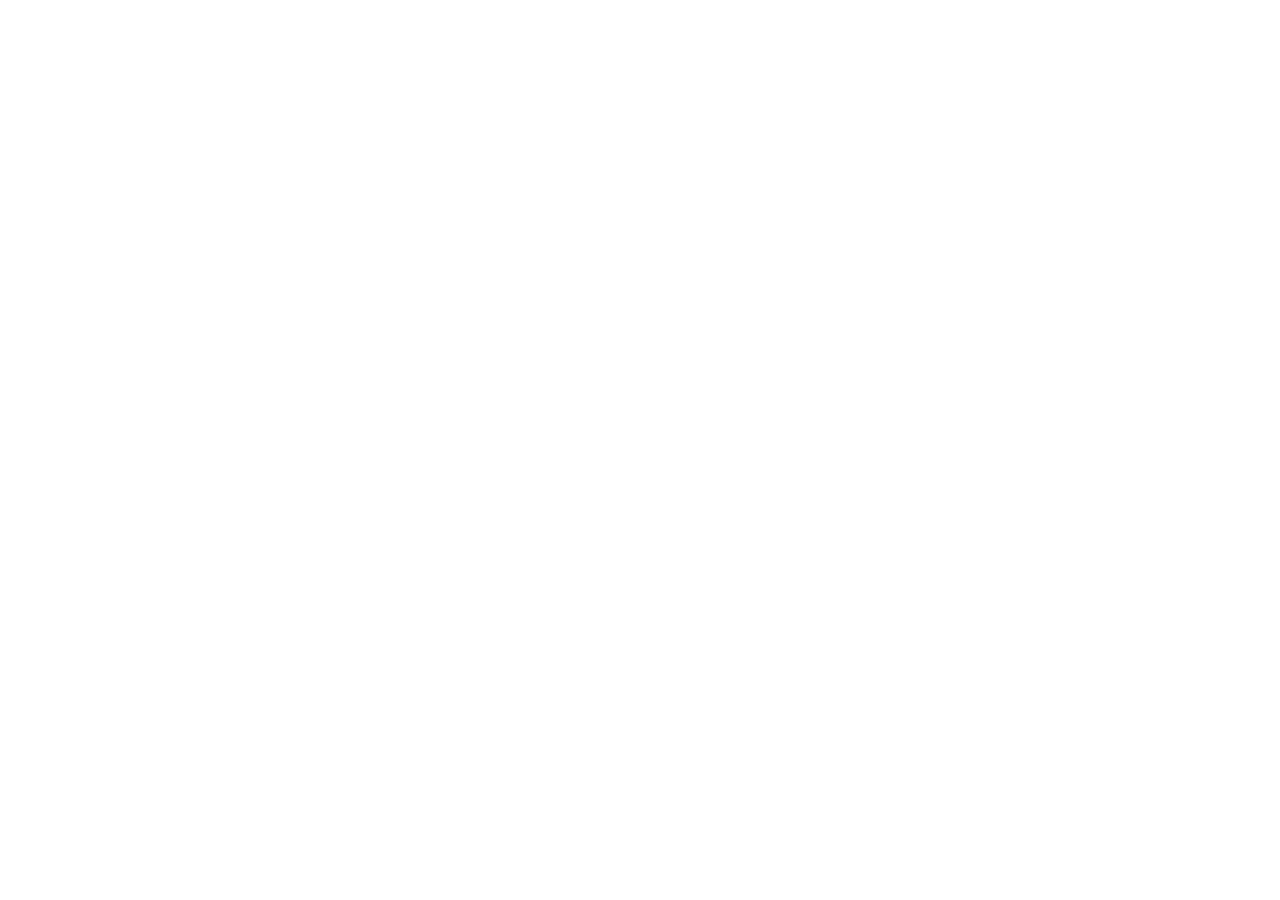
==== index.html @ 65c1f285 "Test qr code" ====
<!DOCTYPE html>
<html lang="en">
<head>
    <meta charset="UTF-8">
    <meta name="viewport" content="width=device-width, initial-scale=1.0">
    <title>Marker Based</title>
</head>
<script src="https://aframe.io/releases/1.3.0/aframe.min.js"></script>
<script src="https://raw.githack.com/AR-js-org/AR.js/master/aframe/build/aframe-ar.js"></script>
<body style="margin : 0px; overflow: hidden;">
  <a-scene embedded arjs>
    <a-marker type="pattern" url="./qr.patt">
      <a-sphere position="0 0.5 0" radius="0.2" color="blue"></a-sphere>
    </a-marker>
    <a-entity camera></a-entity>
  </a-scene>
</body>
</html>
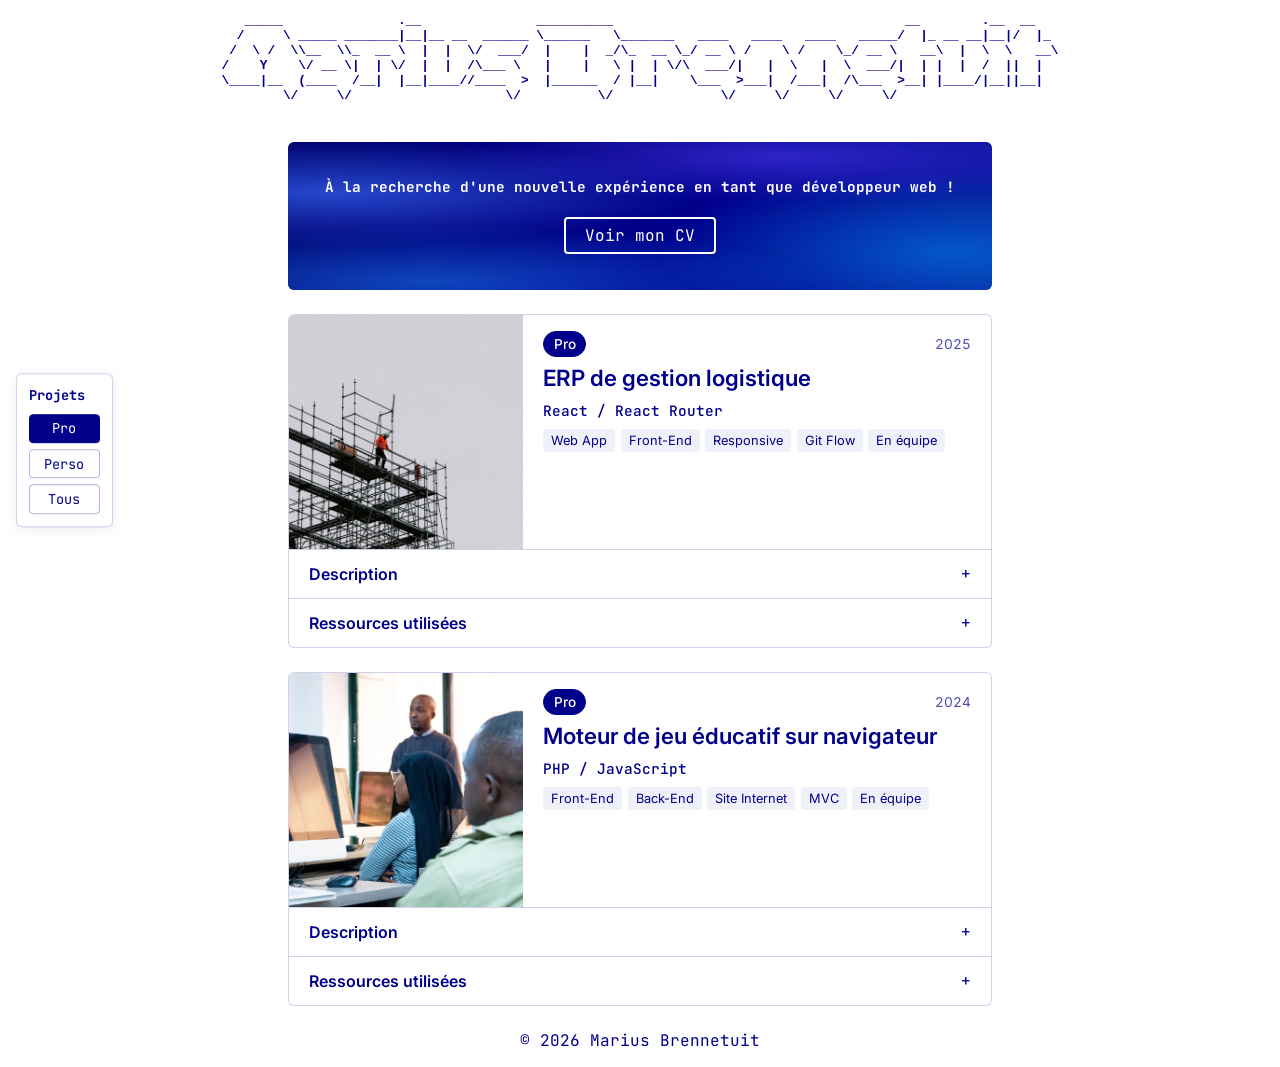
==== commit bd5d06c6: "upload portfolio v2" ====
--- a/index.html
+++ b/index.html
@@ -1,18 +1,55 @@
-<!DOCTYPE html>
-<html lang="en">
-<head>
-    <meta charset="UTF-8">
-    <meta name="viewport" content="width=device-width, initial-scale=1.0">
-    <title>Marker Based</title>
-</head>
-<script src="https://aframe.io/releases/1.3.0/aframe.min.js"></script>
-<script src="https://raw.githack.com/AR-js-org/AR.js/master/aframe/build/aframe-ar.js"></script>
-<body style="margin : 0px; overflow: hidden;">
-  <a-scene embedded arjs>
-    <a-marker type="pattern" url="./qr.patt">
-      <a-sphere position="0 0.5 0" radius="0.2" color="blue"></a-sphere>
-    </a-marker>
-    <a-entity camera></a-entity>
-  </a-scene>
-</body>
+<!DOCTYPE html>
+<html lang="fr">
+  <head>
+    <meta charset="UTF-8">
+    <meta name="viewport" content="width=device-width, initial-scale=1.0">
+    <title>Marius Brennetuit - Développeur Web</title>
+    <meta name="description" content="Portfolio de Marius Brennetuit, développeur web">
+    <link rel="preconnect" href="https://fonts.googleapis.com">
+    <link rel="preconnect" href="https://fonts.gstatic.com" crossorigin>
+    <link href="https://fonts.googleapis.com/css2?family=Fraunces:ital,opsz,wght@0,9..144,400;0,9..144,600;1,9..144,500&family=Inter:wght@400;500;600&family=JetBrains+Mono:wght@400;500&display=swap" rel="stylesheet">
+    <link rel="stylesheet" href="style/style.css">
+    <link rel="stylesheet" href="style/banner.css">
+    <link rel="stylesheet" href="style/projectcard.css">
+    <link rel="stylesheet" href="style/filters.css">
+    <script type="module" src="script.js"></script>
+  </head>
+  <body>
+    <aside class="filters" aria-label="Filtrer les projets">
+      <p class="filters__title" id="filters-title">Projets</p>
+      <div class="filters__options" id="project-filters" role="radiogroup" aria-labelledby="filters-title">
+          <label class="filters__option"><input type="radio" name="category" value="pro" checked>Pro</label>
+          <label class="filters__option"><input type="radio" name="category" value="perso">Perso</label>
+          <label class="filters__option"><input type="radio" name="category" value="all">Tous</label>
+      </div>
+    </aside>
+    <main>
+      <section>
+        <pre class="ascii-art">
+   _____               .__               __________                                      __        .__  __   
+  /     \ _____ _______|__|__ __  ______ \______   \_______   ____   ____   ____   _____/  |_ __ __|__|/  |_ 
+ /  \ /  \\__  \\_  __ \  |  |  \/  ___/  |    |  _/\_  __ \_/ __ \ /    \ /    \_/ __ \   __\  |  \  \   __\
+/    Y    \/ __ \|  | \/  |  |  /\___ \   |    |   \ |  | \/\  ___/|   |  \   |  \  ___/|  | |  |  /  ||  |  
+\____|__  (____  /__|  |__|____//____  >  |______  / |__|    \___  >___|  /___|  /\___  >__| |____/|__||__|  
+        \/     \/                    \/          \/              \/     \/     \/     \/                     
+        </pre>
+
+         <div class="banner">
+          <h1>À la recherche d'une nouvelle expérience en tant que développeur web !</h1>
+          <a class="banner__link" href="documents/CV_M.Brennetuit.pdf" target="_blank" rel="noopener">Voir mon CV</a>
+        </div>
+      </section>
+
+      <div id="projects-list">
+        <!-- Génération des project cards via le script.js -->
+      </div>
+
+      <footer class="footer">
+        <p>© 2026 Marius Brennetuit</p>
+      </footer>
+
+    </main>
+
+    <script src="script.js"></script>
+  </body>
 </html>
--- a/style/style.css
+++ b/style/style.css
@@ -0,0 +1,51 @@
+:root {
+  --font-mono: "JetBrains Mono", ui-monospace, Menlo, Consolas, monospace;
+  --content-width: 44rem;
+}
+
+*, *::before, *::after {
+  box-sizing: border-box;
+}
+
+main {
+  background-color: white;
+  color: darkblue;
+  text-align: center;
+}
+
+body {
+  font-family: var(--font-mono);
+}
+
+.ascii-art {
+  font-size: 0.8rem;
+  white-space: pre;
+  font-weight: bold;
+  width: fit-content;
+  max-width: 100%;
+  margin-inline: auto;
+  overflow-x: auto;
+  text-align: left;
+}
+
+@media (prefers-reduced-motion: no-preference) {
+  .project-card__details::details-content {
+    block-size: 0;
+    overflow: hidden;
+    transition: block-size 0.25s ease, content-visibility 0.25s allow-discrete;
+  }
+  .project-card__details[open]::details-content {
+    block-size: auto;
+  }
+  @supports (interpolate-size: allow-keywords) {
+    :root { interpolate-size: allow-keywords; }
+  }
+}
+
+@media (max-width: 480px) {
+  .project-card__info { padding: 0.75rem; gap: 0.35rem; }
+  .project-card__title { font-size: 1.1rem; }
+  .project-card__keywords li { font-size: 0.75rem; }
+  .project-card__details summary,
+  .project-card__content { padding-left: 0.75rem; padding-right: 0.75rem; }
+}
--- a/style/banner.css
+++ b/style/banner.css
@@ -0,0 +1,78 @@
+.banner {
+  position: relative;
+  isolation: isolate;
+  overflow: hidden;
+  max-width: var(--content-width);
+  margin: 1.5rem auto;
+  padding: 2.25rem 1.5rem;
+  color: white;
+  background: linear-gradient(135deg, #00006b, darkblue 55%, #0a1a9e);
+  border-radius: 6px;
+}
+
+.banner::before,
+.banner::after {
+  content: "";
+  position: absolute;
+  inset: -50%;
+  z-index: -1;
+  will-change: transform;
+}
+
+.banner::before {
+  background:
+    radial-gradient(ellipse 38% 26% at 28% 42%, rgb(60 110 255 / 0.65), transparent 70%),
+    radial-gradient(ellipse 30% 40% at 72% 62%, rgb(0 170 255 / 0.45), transparent 70%);
+  animation: banner-flow-a 11s ease-in-out infinite alternate;
+}
+
+.banner::after {
+  background:
+    radial-gradient(ellipse 34% 22% at 60% 30%, rgb(90 70 255 / 0.50), transparent 70%),
+    radial-gradient(ellipse 40% 28% at 35% 72%, rgb(30 140 255 / 0.50), transparent 70%);
+  animation: banner-flow-b 15s ease-in-out infinite alternate;
+}
+
+@keyframes banner-flow-a {
+  from { transform: translate(-12%, -8%) rotate(0deg)   scale(1); }
+  to   { transform: translate( 12%,  9%) rotate(50deg)  scale(1.25); }
+}
+
+@keyframes banner-flow-b {
+  from { transform: translate( 11%,  9%) rotate(0deg)   scale(1.15); }
+  to   { transform: translate(-11%, -9%) rotate(-45deg) scale(0.9); }
+}
+
+@media (prefers-reduced-motion: reduce) {
+  .banner::before,
+  .banner::after {
+    animation: none;
+  }
+}
+
+.banner h1 {
+  margin: 0 0 1.25rem;
+  font-size: clamp(1.1rem, 2.5vw, 1.4rem);
+  line-height: 1.3;
+  font-size: 0.9rem;
+}
+
+.banner__link {
+  display: inline-block;
+  padding: 0.4rem 1.2rem;
+  color: white;
+  background: transparent;
+  border: 2px solid white;
+  border-radius: 4px;
+  text-decoration: none;
+  transition: background-color 0.2s ease, color 0.2s ease;
+}
+
+.banner__link:hover {
+  background: rgba(255, 255, 255, 0.259);
+}
+
+.banner__link:focus-visible {
+  outline: 2px solid white;
+  outline-offset: 3px;
+}
--- a/style/projectcard.css
+++ b/style/projectcard.css
@@ -0,0 +1,192 @@
+.project-card {
+  --card-ink: darkblue;
+  --card-bg: #fff;
+  --card-line: color-mix(in srgb, var(--card-ink) 18%, transparent);
+  --card-soft: color-mix(in srgb, var(--card-ink) 6%, transparent);
+  --card-radius: 6px;
+
+  display: grid;
+  grid-template-columns: calc(100% / 3) 1fr;
+  max-width: var(--content-width);
+  overflow: hidden;
+  color: var(--card-ink);
+  background: var(--card-bg);
+  border: 1px solid var(--card-line);
+  border-radius: var(--card-radius);
+  font-family: "Inter", system-ui, sans-serif;
+  line-height: 1.5;
+  margin: 1.5rem auto;
+  text-align: left;
+}
+
+.project-card__media {
+  align-self: start;
+  aspect-ratio: 1 / 1;
+  background: var(--card-soft);
+}
+
+.project-card__media img {
+  display: block;
+  width: 100%;
+  height: 100%;
+  object-fit: cover;
+}
+
+.project-card__info {
+  display: flex;
+  flex-direction: column;
+  gap: 0.5rem;
+  min-width: 0;
+  padding: 1rem 1.25rem;
+}
+
+.project-card__meta {
+  display: flex;
+  flex-wrap: wrap;
+  align-items: center;
+  gap: 0.5rem;
+  font-size: 0.85rem;
+}
+
+.project-card__title {
+  margin: 0;
+  font-family: "Inter", system-ui, sans-serif;
+  font-size: 1.4rem;
+  font-weight: 600;
+  line-height: 1.2;
+}
+
+.project-card__category {
+  padding: 0.1rem 0.6rem;
+  border: 1px solid currentColor;
+  border-radius: 999px;
+  font-weight: 500;
+}
+
+.project-card__category[data-category="pro"] {
+  color: var(--card-bg);
+  background: var(--card-ink);
+  border-color: var(--card-ink);
+}
+
+.project-card__year {
+  margin-left: auto;
+  font-variant-numeric: tabular-nums;
+  opacity: 0.7;
+}
+
+.project-card__tech {
+  margin: 0;
+  font-family: "JetBrains Mono", ui-monospace, monospace;
+  font-size: 0.9rem;
+  font-weight: 500;
+}
+
+.project-card__keywords {
+  display: flex;
+  flex-wrap: wrap;
+  gap: 0.35rem;
+  margin: 0;
+  padding: 0;
+  list-style: none;
+}
+
+.project-card__keywords li {
+  padding: 0.1rem 0.5rem;
+  background: var(--card-soft);
+  border-radius: 3px;
+  font-size: 0.8rem;
+}
+
+.project-card__details {
+  grid-column: 1 / -1;
+  border-top: 1px solid var(--card-line);
+}
+
+.project-card__details summary {
+  display: flex;
+  align-items: center;
+  justify-content: space-between;
+  padding: 0.75rem 1.25rem;
+  font-weight: 600;
+  cursor: pointer;
+  list-style: none;
+}
+
+.project-card__details summary::-webkit-details-marker {
+  display: none;
+}
+
+.project-card__details summary::after {
+  content: "+";
+  font-family: "JetBrains Mono", ui-monospace, monospace;
+  font-weight: 400;
+}
+
+.project-card__details[open] summary::after {
+  content: "−";
+}
+
+.project-card__details summary:hover {
+  background: var(--card-soft);
+}
+
+.project-card__details summary:focus-visible {
+  outline: 2px solid var(--card-ink);
+  outline-offset: -2px;
+}
+
+.project-card__content {
+  padding: 1rem 1.25rem 1rem;
+}
+
+.project-card__content > :first-child { margin-top: 0; }
+.project-card__content > :last-child  { margin-bottom: 0; }
+
+.project-card__content ul {
+  padding-left: 1.2rem;
+}
+
+.project-card__content a {
+  color: inherit;
+}
+
+.project-card__content .project-card__resources {
+  display: flex;
+  flex-wrap: wrap;
+  gap: 0.4rem;
+  margin: 0;
+  padding: 0;
+  list-style: none;
+}
+
+.project-card__resources li {
+  min-width: 0;
+  max-width: 100%;
+}
+
+.project-card__content .project-card__resource {
+  display: block;
+  max-width: 100%;
+  padding: 0.2rem 0.7rem;
+  color: var(--card-bg);
+  background: var(--card-ink);
+  border-radius: 4px;
+  font-size: 0.85rem;
+  line-height: 1.4;
+  overflow-wrap: anywhere;
+  text-decoration: none;
+}
+
+.project-card__content a.project-card__resource {
+  transition: opacity 0.15s ease;
+}
+
+.project-card__content a.project-card__resource:hover {
+  opacity: 0.8;
+}
+
+.project-card__content a.project-card__resource:focus-visible {
+  outline: 2px solid var(--card-ink);
+  outline-offset: 2px;
+}
--- a/style/filters.css
+++ b/style/filters.css
@@ -0,0 +1,90 @@
+.filters {
+  position: fixed;
+  top: 50%;
+  left: 1rem;
+  transform: translateY(-50%);
+  z-index: 10;
+  display: flex;
+  flex-direction: column;
+  gap: 0.6rem;
+  padding: 0.75rem;
+  color: darkblue;
+  background: white;
+  border: 1px solid color-mix(in srgb, darkblue 18%, transparent);
+  border-radius: 6px;
+  box-shadow: 0 2px 12px rgb(0 0 139 / 0.08);
+  font-size: 0.85rem;
+}
+
+.filters__title {
+  margin: 0;
+  font-weight: 700;
+}
+
+.filters__options {
+  display: flex;
+  flex-direction: column;
+  gap: 0.35rem;
+}
+
+.filters__option {
+  position: relative;
+  padding: 0.3rem 0.9rem;
+  text-align: center;
+  cursor: pointer;
+  border: 1px solid color-mix(in srgb, darkblue 30%, transparent);
+  border-radius: 4px;
+  transition: background-color 0.15s ease, color 0.15s ease;
+}
+
+.filters__option input {
+  position: absolute;
+  inset: 0;
+  margin: 0;
+  opacity: 0;
+  cursor: pointer;
+}
+
+.filters__option:hover {
+  background: color-mix(in srgb, darkblue 8%, transparent);
+}
+
+.filters__option:has(input:checked) {
+  color: white;
+  background: darkblue;
+  border-color: darkblue;
+}
+
+.filters__option:has(input:focus-visible) {
+  outline: 2px solid darkblue;
+  outline-offset: 2px;
+}
+
+.projects-empty {
+  max-width: var(--content-width);
+  margin: 1.5rem auto;
+}
+
+@media (max-width: 1000px) {
+  .filters {
+    top: auto;
+    right: 0;
+    bottom: 0;
+    left: 0;
+    flex-direction: row;
+    align-items: center;
+    justify-content: center;
+    transform: none;
+    padding: 0.6rem 1rem;
+    border-width: 1px 0 0;
+    border-radius: 0;
+  }
+
+  .filters__options {
+    flex-direction: row;
+  }
+
+  main {
+    padding-bottom: 4.5rem;
+  }
+}
